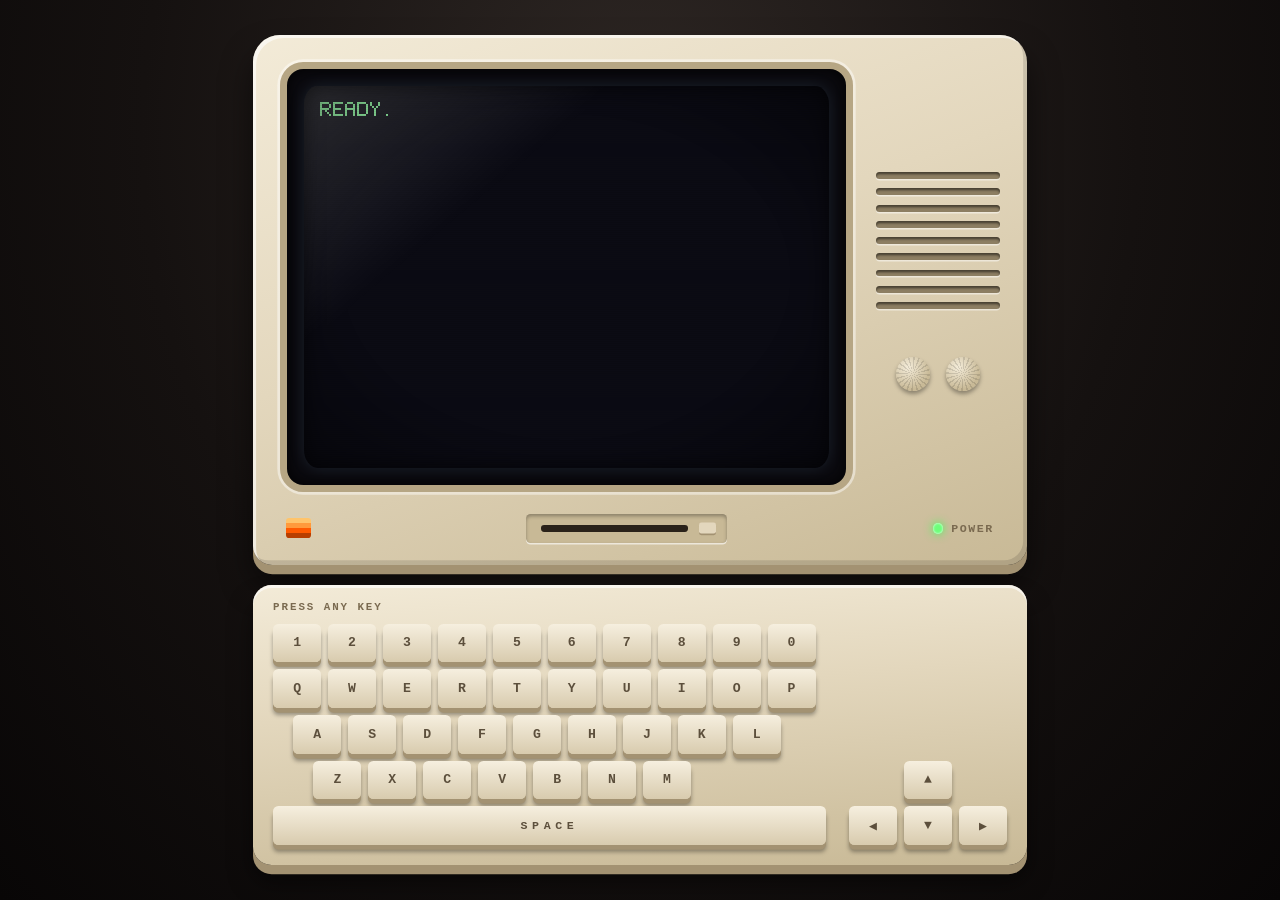
==== game/index.html @ d059da3e "Switch workshop kit to a blank retro game Replace Scout with an empty retro computer (game/) that bo" ====
<!doctype html>
<html lang="en">
  <head>
    <meta charset="utf-8" />
    <meta name="viewport" content="width=device-width, initial-scale=1, user-scalable=no" />
    <title>My game</title>
    <link rel="stylesheet" href="style.css" />
  </head>
  <body>
    <main class="computer">
      <section class="monitor">
        <div class="front">
          <div class="screen">
            <canvas id="game" width="256" height="192"></canvas>
            <div class="scanlines"></div>
            <div class="glass"></div>
          </div>
          <div class="side">
            <div class="grille"><i></i><i></i><i></i><i></i><i></i><i></i><i></i><i></i><i></i></div>
            <div class="knobs"><span class="knob"></span><span class="knob"></span></div>
          </div>
        </div>
        <div class="chin">
          <div class="brand"><span class="stripes"></span><span class="name" id="game-name"></span></div>
          <div class="floppy"><span class="slot"></span><span class="eject"></span></div>
          <div class="power"><span class="led"></span>POWER</div>
        </div>
      </section>

      <section class="keyboard" aria-label="Keyboard">
        <div class="legend" id="controls-hint">PRESS ANY KEY</div>
        <div class="keys">
          <div class="main">
            <div class="row letters">
              <span data-key="Digit1">1</span><span data-key="Digit2">2</span><span data-key="Digit3">3</span><span data-key="Digit4">4</span><span data-key="Digit5">5</span><span data-key="Digit6">6</span><span data-key="Digit7">7</span><span data-key="Digit8">8</span><span data-key="Digit9">9</span><span data-key="Digit0">0</span>
            </div>
            <div class="row letters">
              <span data-key="KeyQ">Q</span><span data-key="KeyW">W</span><span data-key="KeyE">E</span><span data-key="KeyR">R</span><span data-key="KeyT">T</span><span data-key="KeyY">Y</span><span data-key="KeyU">U</span><span data-key="KeyI">I</span><span data-key="KeyO">O</span><span data-key="KeyP">P</span>
            </div>
            <div class="row letters indent">
              <span data-key="KeyA">A</span><span data-key="KeyS">S</span><span data-key="KeyD">D</span><span data-key="KeyF">F</span><span data-key="KeyG">G</span><span data-key="KeyH">H</span><span data-key="KeyJ">J</span><span data-key="KeyK">K</span><span data-key="KeyL">L</span>
            </div>
            <div class="row letters indent2">
              <span data-key="KeyZ">Z</span><span data-key="KeyX">X</span><span data-key="KeyC">C</span><span data-key="KeyV">V</span><span data-key="KeyB">B</span><span data-key="KeyN">N</span><span data-key="KeyM">M</span>
            </div>
            <div class="row">
              <span class="space" data-key="Space">SPACE</span>
            </div>
          </div>
          <div class="arrows">
            <span class="blank"></span><span data-key="ArrowUp">&#9650;</span><span class="blank"></span>
            <span data-key="ArrowLeft">&#9664;</span><span class="duck" data-key="ArrowDown">&#9660;</span><span data-key="ArrowRight">&#9654;</span>
          </div>
        </div>
      </section>
    </main>

    <script src="sprites.js"></script>
    <script src="engine.js"></script>
    <script src="game.js"></script>
  </body>
</html>
---- game/style.css ----
/* The retro computer around the game. Everything is sized in --u so the
   whole machine scales to fit the window. */

:root {
  --u: min(0.94vw, 0.86vh);
  --plastic: #e3d7bd;
  --plastic-light: #f3ebd8;
  --plastic-dark: #c8b996;
  --plastic-deep: #a39272;
  --ink: #5c4f3c;
  --accent: #ff5a00;
}

* {
  box-sizing: border-box;
}

html,
body {
  margin: 0;
  height: 100%;
}

body {
  min-height: 100dvh;
  display: grid;
  place-items: center;
  overflow: hidden;
  background: radial-gradient(ellipse at 50% 15%, #2e2724 0%, #151110 55%, #080606 100%);
  font-family: "Courier New", ui-monospace, monospace;
  touch-action: none;
  user-select: none;
  -webkit-user-select: none;
  -webkit-tap-highlight-color: transparent;
}

.computer {
  width: calc(100 * var(--u));
}

/* Monitor ---------------------------------------------------------------- */

.monitor {
  padding: calc(3.5 * var(--u)) calc(3.5 * var(--u)) 0;
  border-radius: calc(3.5 * var(--u)) calc(3.5 * var(--u)) calc(2.5 * var(--u)) calc(2.5 * var(--u));
  background: linear-gradient(160deg, var(--plastic-light) 0%, var(--plastic) 45%, var(--plastic-dark) 100%);
  box-shadow:
    inset calc(0.4 * var(--u)) calc(0.4 * var(--u)) 0 rgba(255, 255, 255, 0.6),
    inset calc(-0.5 * var(--u)) calc(-0.6 * var(--u)) 0 rgba(0, 0, 0, 0.12),
    0 calc(1.2 * var(--u)) 0 var(--plastic-deep),
    0 calc(2.5 * var(--u)) calc(4 * var(--u)) rgba(0, 0, 0, 0.55);
}

.front {
  display: flex;
  align-items: center;
  gap: calc(3 * var(--u));
}

.screen {
  position: relative;
  flex: none;
  width: calc(74 * var(--u));
  aspect-ratio: 4 / 3;
  padding: calc(2.2 * var(--u));
  border-radius: calc(3 * var(--u));
  background: #0b0a0f;
  border: calc(1 * var(--u)) solid #b6a684;
  box-shadow:
    inset 0 0 calc(2 * var(--u)) rgba(0, 0, 0, 0.9),
    0 0 0 calc(0.35 * var(--u)) rgba(255, 255, 255, 0.45);
}

#game {
  display: block;
  width: 100%;
  height: 100%;
  border-radius: calc(1.8 * var(--u)) / calc(2.4 * var(--u));
  image-rendering: pixelated;
  image-rendering: crisp-edges;
  filter: saturate(1.08) contrast(1.04);
  cursor: pointer;
}

.scanlines,
.glass {
  position: absolute;
  inset: calc(2.2 * var(--u));
  border-radius: calc(1.8 * var(--u)) / calc(2.4 * var(--u));
  pointer-events: none;
}

/* One dark line per game pixel row. */
.scanlines {
  background: linear-gradient(to bottom, transparent 55%, rgba(0, 0, 0, 0.1) 55%);
  background-size: 100% calc(100% / 192);
}

.glass {
  background:
    linear-gradient(140deg, rgba(255, 255, 255, 0.14) 0%, rgba(255, 255, 255, 0) 32%),
    radial-gradient(ellipse at 50% 50%, rgba(0, 0, 0, 0) 60%, rgba(0, 0, 0, 0.4) 100%);
  box-shadow:
    inset 0 0 calc(2.5 * var(--u)) rgba(0, 0, 0, 0.55),
    0 0 calc(2 * var(--u)) rgba(150, 210, 255, 0.12);
  animation: flicker 6s infinite steps(1);
}

@keyframes flicker {
  0%,
  100% {
    opacity: 1;
  }
  47% {
    opacity: 0.85;
  }
  48% {
    opacity: 1;
  }
}

.side {
  flex: 1;
  display: flex;
  flex-direction: column;
  align-items: center;
  gap: calc(5 * var(--u));
}

.grille {
  width: 100%;
}

.grille i {
  display: block;
  height: calc(0.9 * var(--u));
  margin: calc(1.2 * var(--u)) 0;
  border-radius: var(--u);
  background: #8e7f63;
  box-shadow: inset 0 calc(0.3 * var(--u)) calc(0.3 * var(--u)) rgba(0, 0, 0, 0.5), 0 calc(0.2 * var(--u)) 0 rgba(255, 255, 255, 0.5);
}

.knobs {
  display: flex;
  gap: calc(2 * var(--u));
}

.knob {
  width: calc(4.4 * var(--u));
  height: calc(4.4 * var(--u));
  border-radius: 50%;
  background:
    repeating-conic-gradient(rgba(0, 0, 0, 0.12) 0 6deg, transparent 6deg 18deg),
    radial-gradient(circle at 35% 30%, var(--plastic-light), var(--plastic-dark) 70%);
  box-shadow: 0 calc(0.4 * var(--u)) calc(0.6 * var(--u)) rgba(0, 0, 0, 0.35);
}

.chin {
  height: calc(9.5 * var(--u));
  display: flex;
  align-items: center;
  justify-content: space-between;
  padding: 0 calc(0.8 * var(--u));
}

.brand {
  display: flex;
  align-items: center;
  gap: calc(1.2 * var(--u));
  font: italic 700 calc(2.6 * var(--u)) / 1 Futura, "Avenir Next", "Trebuchet MS", sans-serif;
  color: #6e5d45;
  text-shadow: 0 calc(0.15 * var(--u)) 0 rgba(255, 255, 255, 0.6);
}

.stripes {
  width: calc(3.2 * var(--u));
  height: calc(2.6 * var(--u));
  border-radius: calc(0.4 * var(--u));
  background: linear-gradient(
    to bottom,
    #ffc46b 0 25%,
    #ff9a3c 25% 50%,
    var(--accent) 50% 75%,
    #b83e00 75% 100%
  );
}

.floppy {
  position: relative;
  width: calc(26 * var(--u));
  height: calc(3.8 * var(--u));
  border-radius: calc(0.6 * var(--u));
  background: var(--plastic-dark);
  box-shadow: inset 0 calc(0.3 * var(--u)) calc(0.5 * var(--u)) rgba(0, 0, 0, 0.3), 0 calc(0.2 * var(--u)) 0 rgba(255, 255, 255, 0.6);
}

.floppy .slot {
  position: absolute;
  left: calc(2 * var(--u));
  right: calc(5 * var(--u));
  top: 50%;
  height: calc(0.8 * var(--u));
  transform: translateY(-50%);
  border-radius: calc(0.4 * var(--u));
  background: #2a2219;
}

.floppy .eject {
  position: absolute;
  right: calc(1.4 * var(--u));
  top: 50%;
  width: calc(2.2 * var(--u));
  height: calc(1.4 * var(--u));
  transform: translateY(-50%);
  border-radius: calc(0.3 * var(--u));
  background: var(--plastic);
  box-shadow: 0 calc(0.2 * var(--u)) 0 var(--plastic-deep);
}

.power {
  display: flex;
  align-items: center;
  gap: calc(1 * var(--u));
  font-size: calc(1.5 * var(--u));
  font-weight: 700;
  letter-spacing: calc(0.2 * var(--u));
  color: #7a6a50;
}

.led {
  width: calc(1.4 * var(--u));
  height: calc(1.4 * var(--u));
  border-radius: 50%;
  background: #6dff7a;
  box-shadow: 0 0 calc(1.2 * var(--u)) #3dff55, inset 0 0 calc(0.3 * var(--u)) #fff;
}

/* Keyboard --------------------------------------------------------------- */

.keyboard {
  margin-top: calc(2.6 * var(--u));
  padding: calc(2 * var(--u)) calc(2.6 * var(--u)) calc(2.6 * var(--u));
  border-radius: calc(2.4 * var(--u));
  background: linear-gradient(175deg, var(--plastic-light) 0%, var(--plastic) 40%, var(--plastic-dark) 100%);
  box-shadow:
    inset 0 calc(0.4 * var(--u)) 0 rgba(255, 255, 255, 0.6),
    0 calc(1.2 * var(--u)) 0 var(--plastic-deep),
    0 calc(2.2 * var(--u)) calc(3 * var(--u)) rgba(0, 0, 0, 0.5);
}

.legend {
  margin-bottom: calc(1.4 * var(--u));
  font-size: calc(1.4 * var(--u));
  font-weight: 700;
  letter-spacing: calc(0.25 * var(--u));
  color: #7a6a50;
}

.keys {
  display: flex;
  align-items: flex-end;
  gap: calc(3 * var(--u));
}

.main {
  flex: 1;
  display: flex;
  flex-direction: column;
  gap: calc(0.9 * var(--u));
}

.row {
  display: flex;
  gap: calc(0.9 * var(--u));
}

.row.indent {
  padding-left: calc(2.6 * var(--u));
}

.row.indent2 {
  padding-left: calc(5.2 * var(--u));
}

.keys span {
  flex: none;
  width: calc(6.2 * var(--u));
  height: calc(5 * var(--u));
  display: flex;
  align-items: center;
  justify-content: center;
  border-radius: calc(0.7 * var(--u));
  background: linear-gradient(to bottom, #f6efdf, #d8cbae);
  box-shadow:
    0 calc(0.6 * var(--u)) 0 var(--plastic-deep),
    0 calc(0.9 * var(--u)) calc(0.6 * var(--u)) rgba(0, 0, 0, 0.35);
  font-size: calc(1.7 * var(--u));
  font-weight: 700;
  color: var(--ink);
  cursor: pointer;
  transition:
    transform 50ms,
    box-shadow 50ms;
}

.keys span.down {
  transform: translateY(calc(0.5 * var(--u)));
  background: linear-gradient(to bottom, #e9dfc9, #cdbf9f);
  box-shadow: 0 calc(0.1 * var(--u)) 0 var(--plastic-deep);
  color: var(--accent);
}

.keys .space {
  flex: 1;
  width: auto;
  font-size: calc(1.5 * var(--u));
  letter-spacing: calc(0.6 * var(--u));
}

.arrows {
  display: grid;
  grid-template-columns: repeat(3, calc(6.2 * var(--u)));
  gap: calc(0.9 * var(--u));
}

.arrows .blank {
  visibility: hidden;
}

/* Phones held upright: bigger screen, just the keys you need. */
@media (max-aspect-ratio: 4/5) {
  :root {
    --u: min(0.96vw, 0.8vh);
  }
  .side,
  .letters,
  .arrows span:not(.duck) {
    display: none;
  }
  .screen {
    width: 100%;
  }
  .keys span {
    height: calc(11 * var(--u));
    font-size: calc(3 * var(--u));
  }
  .keys .space {
    font-size: calc(3 * var(--u));
  }
  .arrows {
    grid-template-columns: calc(24 * var(--u));
  }
  .arrows .duck {
    width: 100%;
  }
  .legend {
    font-size: calc(2.2 * var(--u));
  }
  .floppy {
    width: calc(22 * var(--u));
  }
}

/* Phones held sideways: hide the keyboard so the screen fits. */
@media (max-height: 500px) and (min-aspect-ratio: 4/3) {
  :root {
    --u: min(0.94vw, 1.3vh);
  }
  .keyboard {
    display: none;
  }
}
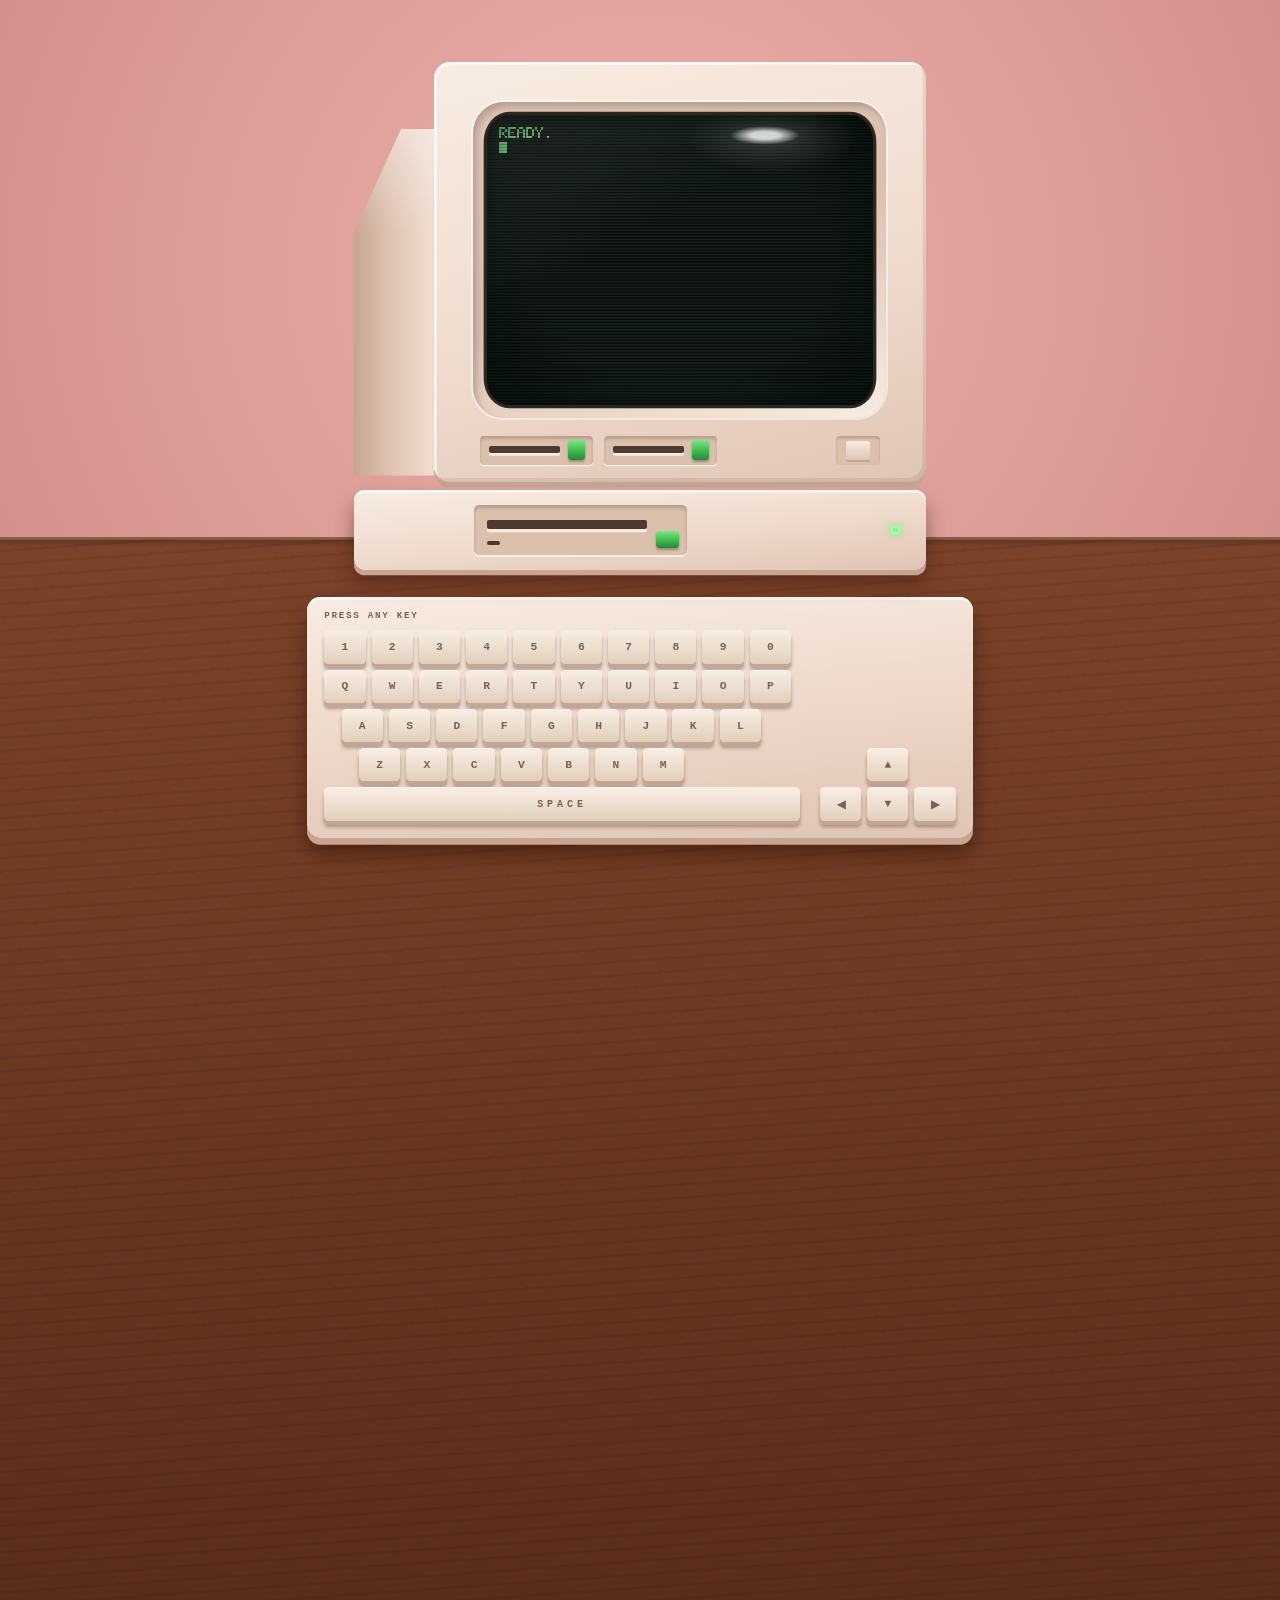
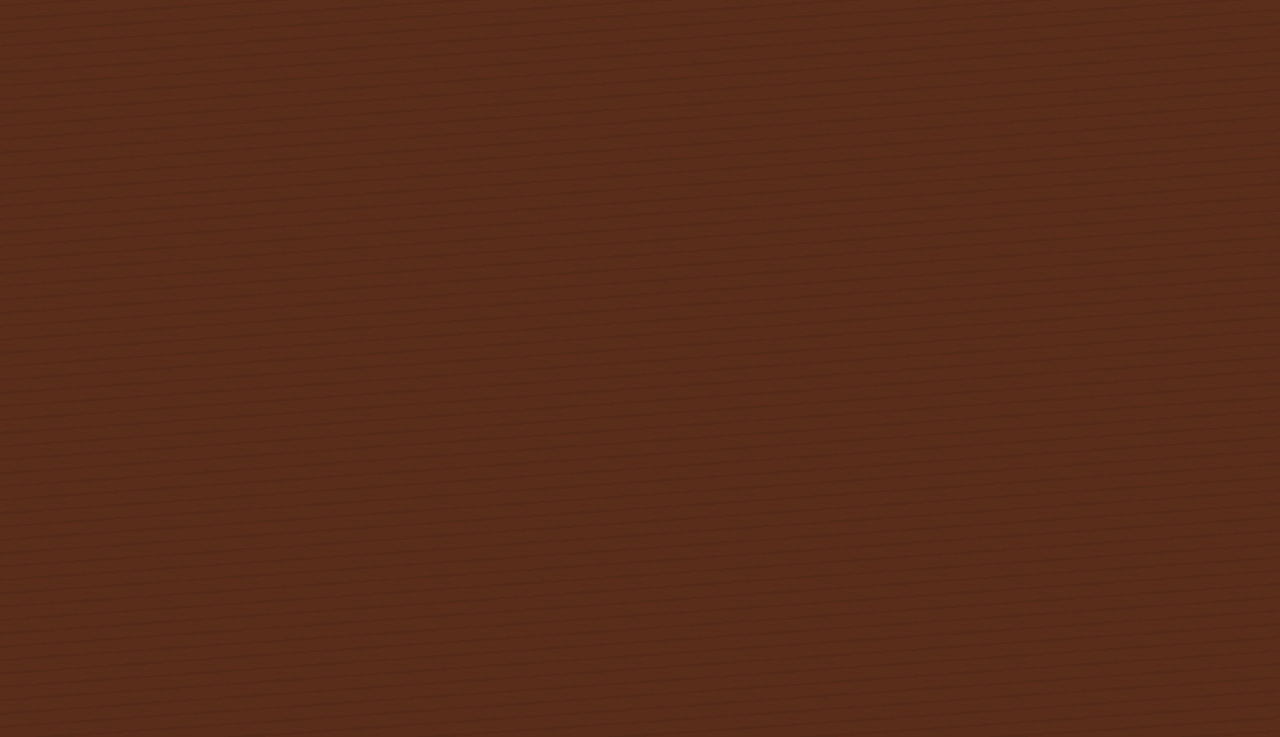
==== commit 10135d78: "Restyle the empty computer: cube monitor, drives, base unit, pink wall, wood desk Co-authored-by: fa" ====
--- a/game/index.html
+++ b/game/index.html
@@ -8,22 +8,27 @@
   </head>
   <body>
     <main class="computer">
-      <section class="monitor">
-        <div class="front">
-          <div class="screen">
-            <canvas id="game" width="256" height="192"></canvas>
-            <div class="scanlines"></div>
-            <div class="glass"></div>
-          </div>
-          <div class="side">
-            <div class="grille"><i></i><i></i><i></i><i></i><i></i><i></i><i></i><i></i><i></i></div>
-            <div class="knobs"><span class="knob"></span><span class="knob"></span></div>
+      <section class="unit">
+        <div class="monitor">
+          <div class="back" aria-hidden="true"></div>
+          <div class="front">
+            <div class="bezel">
+              <div class="screen">
+                <canvas id="game" width="256" height="192"></canvas>
+                <div class="scanlines"></div>
+                <div class="glass"></div>
+              </div>
+            </div>
+            <div class="drives" aria-hidden="true">
+              <div class="drive"><span class="slot"></span><span class="tab"></span></div>
+              <div class="drive"><span class="slot"></span><span class="tab"></span></div>
+              <div class="square"><span></span></div>
+            </div>
           </div>
         </div>
-        <div class="chin">
-          <div class="brand"><span class="stripes"></span><span class="name" id="game-name"></span></div>
-          <div class="floppy"><span class="slot"></span><span class="eject"></span></div>
-          <div class="power"><span class="led"></span>POWER</div>
+        <div class="base">
+          <div class="bay" aria-hidden="true"><span class="slot"></span><span class="light"></span><span class="tab"></span></div>
+          <div class="brand"><span class="name" id="game-name"></span><span class="led"></span></div>
         </div>
       </section>
 
@@ -49,7 +54,7 @@
           </div>
           <div class="arrows">
             <span class="blank"></span><span data-key="ArrowUp">&#9650;</span><span class="blank"></span>
-            <span data-key="ArrowLeft">&#9664;</span><span class="duck" data-key="ArrowDown">&#9660;</span><span data-key="ArrowRight">&#9654;</span>
+            <span data-key="ArrowLeft">&#9664;</span><span data-key="ArrowDown">&#9660;</span><span data-key="ArrowRight">&#9654;</span>
           </div>
         </div>
       </section>
--- a/game/style.css
+++ b/game/style.css
@@ -1,14 +1,19 @@
 /* The retro computer around the game. Everything is sized in --u so the
-   whole machine scales to fit the window. */
+   whole scene scales to fit the window. */
 
 :root {
-  --u: min(0.94vw, 0.86vh);
-  --plastic: #e3d7bd;
-  --plastic-light: #f3ebd8;
-  --plastic-dark: #c8b996;
-  --plastic-deep: #a39272;
-  --ink: #5c4f3c;
-  --accent: #ff5a00;
+  --u: min(0.9vw, 0.74vh);
+  --plastic-light: #f8ece2;
+  --plastic: #f0dccf;
+  --plastic-dark: #e0c5b5;
+  --plastic-deep: #c6a593;
+  --recess: #dcc0ae;
+  --ink: #7a6352;
+  --green: #45c552;
+  --green-dark: #25883a;
+  --wall: #de9e99;
+  --wood: #7b4329;
+  --wood-dark: #5a2d1a;
 }
 
 * {
@@ -26,7 +31,7 @@
   display: grid;
   place-items: center;
   overflow: hidden;
-  background: radial-gradient(ellipse at 50% 15%, #2e2724 0%, #151110 55%, #080606 100%);
+  background: radial-gradient(ellipse at 50% 30%, #e9b0aa 0%, var(--wall) 45%, #c98782 100%);
   font-family: "Courier New", ui-monospace, monospace;
   touch-action: none;
   user-select: none;
@@ -35,74 +40,118 @@
 }
 
 .computer {
+  position: relative;
+  z-index: 0;
   width: calc(100 * var(--u));
-}
-
-/* Monitor ---------------------------------------------------------------- */
+  display: flex;
+  flex-direction: column;
+  align-items: center;
+}
+
+/* The computer: monitor on top of a base unit ---------------------------- */
+
+.unit {
+  position: relative;
+  width: calc(86 * var(--u));
+  padding-left: calc(12 * var(--u));
+}
+
+/* The desk: a wood surface that starts behind the base and runs to the
+   bottom of the window. */
+.unit::before {
+  content: "";
+  position: absolute;
+  z-index: -1;
+  top: calc(100% - 5 * var(--u));
+  left: -100vw;
+  right: -100vw;
+  height: 200vh;
+  background:
+    linear-gradient(to bottom, rgba(0, 0, 0, 0.25), rgba(0, 0, 0, 0) calc(1.5 * var(--u))),
+    repeating-linear-gradient(176deg, rgba(0, 0, 0, 0) 0 calc(1.6 * var(--u)), rgba(0, 0, 0, 0.07) calc(1.6 * var(--u)) calc(2 * var(--u))),
+    linear-gradient(to bottom, var(--wood) 0%, var(--wood-dark) 60%);
+  box-shadow: inset 0 calc(0.4 * var(--u)) 0 rgba(255, 220, 190, 0.25);
+}
 
 .monitor {
-  padding: calc(3.5 * var(--u)) calc(3.5 * var(--u)) 0;
-  border-radius: calc(3.5 * var(--u)) calc(3.5 * var(--u)) calc(2.5 * var(--u)) calc(2.5 * var(--u));
-  background: linear-gradient(160deg, var(--plastic-light) 0%, var(--plastic) 45%, var(--plastic-dark) 100%);
-  box-shadow:
-    inset calc(0.4 * var(--u)) calc(0.4 * var(--u)) 0 rgba(255, 255, 255, 0.6),
-    inset calc(-0.5 * var(--u)) calc(-0.6 * var(--u)) 0 rgba(0, 0, 0, 0.12),
-    0 calc(1.2 * var(--u)) 0 var(--plastic-deep),
-    0 calc(2.5 * var(--u)) calc(4 * var(--u)) rgba(0, 0, 0, 0.55);
+  position: relative;
+}
+
+/* The sloped back of the monitor, seen from the left. */
+.back {
+  position: absolute;
+  left: calc(-12 * var(--u));
+  top: calc(10 * var(--u));
+  bottom: calc(1 * var(--u));
+  width: calc(13 * var(--u));
+  clip-path: polygon(55% 0, 100% 0, 100% 100%, 0 100%, 0 30%);
+  background:
+    linear-gradient(to bottom, rgba(255, 255, 255, 0.35) 0, rgba(255, 255, 255, 0) 30%),
+    linear-gradient(90deg, var(--plastic-deep) 0%, var(--plastic-dark) 45%, var(--plastic) 90%, var(--plastic-dark) 100%);
 }
 
 .front {
-  display: flex;
-  align-items: center;
-  gap: calc(3 * var(--u));
+  position: relative;
+  padding: calc(6 * var(--u)) calc(6 * var(--u)) calc(2.6 * var(--u));
+  border-radius: calc(2.4 * var(--u));
+  background: linear-gradient(165deg, var(--plastic-light) 0%, var(--plastic) 55%, var(--plastic-dark) 100%);
+  box-shadow:
+    inset calc(0.4 * var(--u)) calc(0.4 * var(--u)) 0 rgba(255, 255, 255, 0.7),
+    inset calc(-0.5 * var(--u)) calc(-0.6 * var(--u)) 0 rgba(0, 0, 0, 0.08),
+    0 calc(0.8 * var(--u)) 0 var(--plastic-deep);
+}
+
+/* The deep, rounded ring between the plastic and the glass. */
+.bezel {
+  padding: calc(2 * var(--u));
+  border-radius: calc(4.6 * var(--u));
+  background: linear-gradient(160deg, var(--plastic-dark) 0%, var(--recess) 50%, var(--plastic-light) 100%);
+  box-shadow:
+    inset calc(0.6 * var(--u)) calc(0.8 * var(--u)) calc(1 * var(--u)) rgba(0, 0, 0, 0.18),
+    0 0 0 calc(0.3 * var(--u)) rgba(255, 255, 255, 0.5);
 }
 
 .screen {
   position: relative;
-  flex: none;
-  width: calc(74 * var(--u));
   aspect-ratio: 4 / 3;
-  padding: calc(2.2 * var(--u));
-  border-radius: calc(3 * var(--u));
-  background: #0b0a0f;
-  border: calc(1 * var(--u)) solid #b6a684;
-  box-shadow:
-    inset 0 0 calc(2 * var(--u)) rgba(0, 0, 0, 0.9),
-    0 0 0 calc(0.35 * var(--u)) rgba(255, 255, 255, 0.45);
+  border-radius: calc(3.4 * var(--u)) / calc(4 * var(--u));
+  overflow: hidden;
+  background: #151b18;
+  box-shadow: 0 0 0 calc(0.5 * var(--u)) #2a2722;
 }
 
 #game {
   display: block;
   width: 100%;
   height: 100%;
-  border-radius: calc(1.8 * var(--u)) / calc(2.4 * var(--u));
   image-rendering: pixelated;
   image-rendering: crisp-edges;
-  filter: saturate(1.08) contrast(1.04);
+  filter: saturate(1.1) contrast(1.05);
   cursor: pointer;
 }
 
 .scanlines,
 .glass {
   position: absolute;
-  inset: calc(2.2 * var(--u));
-  border-radius: calc(1.8 * var(--u)) / calc(2.4 * var(--u));
+  inset: 0;
   pointer-events: none;
 }
 
-/* One dark line per game pixel row. */
+/* Thick phosphor lines, one for every two game pixel rows. */
 .scanlines {
-  background: linear-gradient(to bottom, transparent 55%, rgba(0, 0, 0, 0.1) 55%);
-  background-size: 100% calc(100% / 192);
+  background: linear-gradient(to bottom, rgba(150, 190, 165, 0.07) 50%, rgba(0, 0, 0, 0.3) 50%);
+  background-size: 100% calc(100% / 96);
 }
 
 .glass {
   background:
-    linear-gradient(140deg, rgba(255, 255, 255, 0.14) 0%, rgba(255, 255, 255, 0) 32%),
-    radial-gradient(ellipse at 50% 50%, rgba(0, 0, 0, 0) 60%, rgba(0, 0, 0, 0.4) 100%);
-  box-shadow:
-    inset 0 0 calc(2.5 * var(--u)) rgba(0, 0, 0, 0.55),
-    0 0 calc(2 * var(--u)) rgba(150, 210, 255, 0.12);
+    radial-gradient(ellipse 9% 3.2% at 72% 7%, rgba(255, 255, 255, 0.8) 0 40%, rgba(255, 255, 255, 0) 100%),
+    radial-gradient(ellipse 22% 12% at 74% 8%, rgba(255, 255, 255, 0.16) 0%, rgba(255, 255, 255, 0) 100%),
+    linear-gradient(150deg, rgba(255, 255, 255, 0.08) 0%, rgba(255, 255, 255, 0) 40%),
+    radial-gradient(ellipse at 50% 50%, rgba(0, 0, 0, 0) 55%, rgba(0, 0, 0, 0.45) 100%);
+  box-shadow:
+    inset 0 0 calc(3 * var(--u)) rgba(0, 0, 0, 0.6),
+    inset 0 0 calc(6 * var(--u)) rgba(90, 255, 130, 0.06);
   animation: flicker 6s infinite steps(1);
 }
 
@@ -112,140 +161,162 @@
     opacity: 1;
   }
   47% {
-    opacity: 0.85;
+    opacity: 0.86;
   }
   48% {
     opacity: 1;
   }
 }
 
-.side {
-  flex: 1;
-  display: flex;
-  flex-direction: column;
+/* Two floppy drives and a square button under the screen. */
+.drives {
+  display: flex;
   align-items: center;
-  gap: calc(5 * var(--u));
-}
-
-.grille {
-  width: 100%;
-}
-
-.grille i {
-  display: block;
-  height: calc(0.9 * var(--u));
-  margin: calc(1.2 * var(--u)) 0;
-  border-radius: var(--u);
-  background: #8e7f63;
-  box-shadow: inset 0 calc(0.3 * var(--u)) calc(0.3 * var(--u)) rgba(0, 0, 0, 0.5), 0 calc(0.2 * var(--u)) 0 rgba(255, 255, 255, 0.5);
-}
-
-.knobs {
-  display: flex;
-  gap: calc(2 * var(--u));
-}
-
-.knob {
-  width: calc(4.4 * var(--u));
+  gap: calc(1.6 * var(--u));
+  margin-top: calc(2.6 * var(--u));
+  padding: 0 calc(1 * var(--u));
+}
+
+.drive {
+  position: relative;
+  width: calc(17 * var(--u));
   height: calc(4.4 * var(--u));
-  border-radius: 50%;
-  background:
-    repeating-conic-gradient(rgba(0, 0, 0, 0.12) 0 6deg, transparent 6deg 18deg),
-    radial-gradient(circle at 35% 30%, var(--plastic-light), var(--plastic-dark) 70%);
-  box-shadow: 0 calc(0.4 * var(--u)) calc(0.6 * var(--u)) rgba(0, 0, 0, 0.35);
-}
-
-.chin {
-  height: calc(9.5 * var(--u));
+  border-radius: calc(0.6 * var(--u));
+  background: var(--recess);
+  box-shadow:
+    inset 0 calc(0.4 * var(--u)) calc(0.5 * var(--u)) rgba(0, 0, 0, 0.18),
+    0 calc(0.2 * var(--u)) 0 rgba(255, 255, 255, 0.7);
+}
+
+.drive .slot {
+  position: absolute;
+  left: calc(1.4 * var(--u));
+  right: calc(5 * var(--u));
+  top: calc(1.5 * var(--u));
+  height: calc(1.1 * var(--u));
+  border-radius: calc(0.3 * var(--u));
+  background: #4a3a30;
+  box-shadow: 0 calc(0.4 * var(--u)) 0 var(--plastic-light);
+}
+
+.tab {
+  position: absolute;
+  right: calc(1.2 * var(--u));
+  top: 50%;
+  width: calc(2.6 * var(--u));
+  height: calc(3 * var(--u));
+  transform: translateY(-50%);
+  border-radius: calc(0.5 * var(--u));
+  background: linear-gradient(to bottom, #7fe384 0%, var(--green) 45%, var(--green-dark) 100%);
+  box-shadow: 0 calc(0.3 * var(--u)) calc(0.4 * var(--u)) rgba(0, 0, 0, 0.3);
+}
+
+.square {
+  margin-left: auto;
+  width: calc(6.5 * var(--u));
+  height: calc(4.4 * var(--u));
+  border-radius: calc(0.6 * var(--u));
+  background: var(--recess);
+  box-shadow: inset 0 calc(0.3 * var(--u)) calc(0.4 * var(--u)) rgba(0, 0, 0, 0.18);
+  display: grid;
+  place-items: center;
+}
+
+.square span {
+  width: calc(3.6 * var(--u));
+  height: calc(2.8 * var(--u));
+  border-radius: calc(0.4 * var(--u));
+  background: linear-gradient(to bottom, var(--plastic-light), var(--plastic-dark));
+  box-shadow: 0 calc(0.3 * var(--u)) 0 var(--plastic-deep);
+}
+
+/* The base unit the monitor sits on. */
+.base {
+  position: relative;
+  margin-left: calc(-12 * var(--u));
+  margin-top: calc(1.2 * var(--u));
+  height: calc(12 * var(--u));
   display: flex;
   align-items: center;
   justify-content: space-between;
-  padding: 0 calc(0.8 * var(--u));
+  padding: 0 calc(4 * var(--u)) 0 calc(18 * var(--u));
+  border-radius: calc(1.6 * var(--u));
+  background: linear-gradient(175deg, var(--plastic-light) 0%, var(--plastic) 50%, var(--plastic-dark) 100%);
+  box-shadow:
+    inset 0 calc(0.4 * var(--u)) 0 rgba(255, 255, 255, 0.7),
+    0 calc(0.8 * var(--u)) 0 var(--plastic-deep),
+    0 calc(2 * var(--u)) calc(3 * var(--u)) rgba(60, 20, 10, 0.45);
+}
+
+.bay {
+  position: relative;
+  width: calc(32 * var(--u));
+  height: calc(7.4 * var(--u));
+  border-radius: calc(0.8 * var(--u));
+  background: var(--recess);
+  box-shadow:
+    inset 0 calc(0.4 * var(--u)) calc(0.6 * var(--u)) rgba(0, 0, 0, 0.2),
+    0 calc(0.25 * var(--u)) 0 rgba(255, 255, 255, 0.7);
+}
+
+.bay .slot {
+  position: absolute;
+  left: calc(2 * var(--u));
+  right: calc(6 * var(--u));
+  top: calc(2.2 * var(--u));
+  height: calc(1.3 * var(--u));
+  border-radius: calc(0.3 * var(--u));
+  background: #4a3a30;
+  box-shadow: 0 calc(0.5 * var(--u)) 0 var(--plastic-light);
+}
+
+.bay .light {
+  position: absolute;
+  left: calc(2 * var(--u));
+  bottom: calc(1.4 * var(--u));
+  width: calc(2 * var(--u));
+  height: calc(0.6 * var(--u));
+  border-radius: calc(0.3 * var(--u));
+  background: #4a3a30;
+}
+
+.bay .tab {
+  width: calc(3.4 * var(--u));
+  height: calc(2.6 * var(--u));
+  top: auto;
+  bottom: calc(1 * var(--u));
+  transform: none;
 }
 
 .brand {
   display: flex;
   align-items: center;
-  gap: calc(1.2 * var(--u));
-  font: italic 700 calc(2.6 * var(--u)) / 1 Futura, "Avenir Next", "Trebuchet MS", sans-serif;
-  color: #6e5d45;
-  text-shadow: 0 calc(0.15 * var(--u)) 0 rgba(255, 255, 255, 0.6);
-}
-
-.stripes {
-  width: calc(3.2 * var(--u));
-  height: calc(2.6 * var(--u));
-  border-radius: calc(0.4 * var(--u));
-  background: linear-gradient(
-    to bottom,
-    #ffc46b 0 25%,
-    #ff9a3c 25% 50%,
-    var(--accent) 50% 75%,
-    #b83e00 75% 100%
-  );
-}
-
-.floppy {
-  position: relative;
-  width: calc(26 * var(--u));
-  height: calc(3.8 * var(--u));
-  border-radius: calc(0.6 * var(--u));
-  background: var(--plastic-dark);
-  box-shadow: inset 0 calc(0.3 * var(--u)) calc(0.5 * var(--u)) rgba(0, 0, 0, 0.3), 0 calc(0.2 * var(--u)) 0 rgba(255, 255, 255, 0.6);
-}
-
-.floppy .slot {
-  position: absolute;
-  left: calc(2 * var(--u));
-  right: calc(5 * var(--u));
-  top: 50%;
-  height: calc(0.8 * var(--u));
-  transform: translateY(-50%);
-  border-radius: calc(0.4 * var(--u));
-  background: #2a2219;
-}
-
-.floppy .eject {
-  position: absolute;
-  right: calc(1.4 * var(--u));
-  top: 50%;
-  width: calc(2.2 * var(--u));
-  height: calc(1.4 * var(--u));
-  transform: translateY(-50%);
-  border-radius: calc(0.3 * var(--u));
-  background: var(--plastic);
-  box-shadow: 0 calc(0.2 * var(--u)) 0 var(--plastic-deep);
-}
-
-.power {
-  display: flex;
-  align-items: center;
-  gap: calc(1 * var(--u));
-  font-size: calc(1.5 * var(--u));
-  font-weight: 700;
-  letter-spacing: calc(0.2 * var(--u));
-  color: #7a6a50;
+  gap: calc(1.4 * var(--u));
+  font: italic 700 calc(2.4 * var(--u)) / 1 Futura, "Avenir Next", "Trebuchet MS", sans-serif;
+  color: var(--ink);
+  text-shadow: 0 calc(0.15 * var(--u)) 0 rgba(255, 255, 255, 0.7);
 }
 
 .led {
-  width: calc(1.4 * var(--u));
-  height: calc(1.4 * var(--u));
+  width: calc(1.3 * var(--u));
+  height: calc(1.3 * var(--u));
   border-radius: 50%;
-  background: #6dff7a;
+  background: #7dff8a;
   box-shadow: 0 0 calc(1.2 * var(--u)) #3dff55, inset 0 0 calc(0.3 * var(--u)) #fff;
 }
 
-/* Keyboard --------------------------------------------------------------- */
+/* Keyboard, on the desk in front of the computer -------------------------- */
 
 .keyboard {
-  margin-top: calc(2.6 * var(--u));
+  margin-top: calc(4 * var(--u));
+  width: 100%;
   padding: calc(2 * var(--u)) calc(2.6 * var(--u)) calc(2.6 * var(--u));
-  border-radius: calc(2.4 * var(--u));
+  border-radius: calc(2 * var(--u));
   background: linear-gradient(175deg, var(--plastic-light) 0%, var(--plastic) 40%, var(--plastic-dark) 100%);
   box-shadow:
-    inset 0 calc(0.4 * var(--u)) 0 rgba(255, 255, 255, 0.6),
-    0 calc(1.2 * var(--u)) 0 var(--plastic-deep),
-    0 calc(2.2 * var(--u)) calc(3 * var(--u)) rgba(0, 0, 0, 0.5);
+    inset 0 calc(0.4 * var(--u)) 0 rgba(255, 255, 255, 0.7),
+    0 calc(1 * var(--u)) 0 var(--plastic-deep),
+    0 calc(2.2 * var(--u)) calc(3 * var(--u)) rgba(40, 10, 0, 0.5);
 }
 
 .legend {
@@ -253,7 +324,7 @@
   font-size: calc(1.4 * var(--u));
   font-weight: 700;
   letter-spacing: calc(0.25 * var(--u));
-  color: #7a6a50;
+  color: var(--ink);
 }
 
 .keys {
@@ -290,10 +361,10 @@
   align-items: center;
   justify-content: center;
   border-radius: calc(0.7 * var(--u));
-  background: linear-gradient(to bottom, #f6efdf, #d8cbae);
+  background: linear-gradient(to bottom, #f8efe5, #e2cfbd);
   box-shadow:
     0 calc(0.6 * var(--u)) 0 var(--plastic-deep),
-    0 calc(0.9 * var(--u)) calc(0.6 * var(--u)) rgba(0, 0, 0, 0.35);
+    0 calc(0.9 * var(--u)) calc(0.6 * var(--u)) rgba(0, 0, 0, 0.3);
   font-size: calc(1.7 * var(--u));
   font-weight: 700;
   color: var(--ink);
@@ -305,9 +376,9 @@
 
 .keys span.down {
   transform: translateY(calc(0.5 * var(--u)));
-  background: linear-gradient(to bottom, #e9dfc9, #cdbf9f);
+  background: linear-gradient(to bottom, #ede0d2, #d6c1ad);
   box-shadow: 0 calc(0.1 * var(--u)) 0 var(--plastic-deep);
-  color: var(--accent);
+  color: var(--green-dark);
 }
 
 .keys .space {
@@ -330,15 +401,19 @@
 /* Phones held upright: bigger screen, just the keys you need. */
 @media (max-aspect-ratio: 4/5) {
   :root {
-    --u: min(0.96vw, 0.8vh);
-  }
-  .side,
-  .letters,
-  .arrows span:not(.duck) {
+    --u: min(0.96vw, 0.7vh);
+  }
+  .unit {
+    width: 100%;
+    padding-left: 0;
+  }
+  .back,
+  .letters {
     display: none;
   }
-  .screen {
-    width: 100%;
+  .base {
+    margin-left: 0;
+    padding-left: calc(4 * var(--u));
   }
   .keys span {
     height: calc(11 * var(--u));
@@ -348,25 +423,24 @@
     font-size: calc(3 * var(--u));
   }
   .arrows {
-    grid-template-columns: calc(24 * var(--u));
-  }
-  .arrows .duck {
+    grid-template-columns: repeat(3, calc(11 * var(--u)));
+  }
+  .arrows span {
     width: 100%;
+    height: calc(9 * var(--u));
   }
   .legend {
     font-size: calc(2.2 * var(--u));
   }
-  .floppy {
-    width: calc(22 * var(--u));
-  }
-}
-
-/* Phones held sideways: hide the keyboard so the screen fits. */
+}
+
+/* Phones held sideways: hide the keyboard and base so the screen fits. */
 @media (max-height: 500px) and (min-aspect-ratio: 4/3) {
   :root {
-    --u: min(0.94vw, 1.3vh);
-  }
-  .keyboard {
+    --u: min(0.94vw, 1.4vh);
+  }
+  .keyboard,
+  .base {
     display: none;
   }
 }
